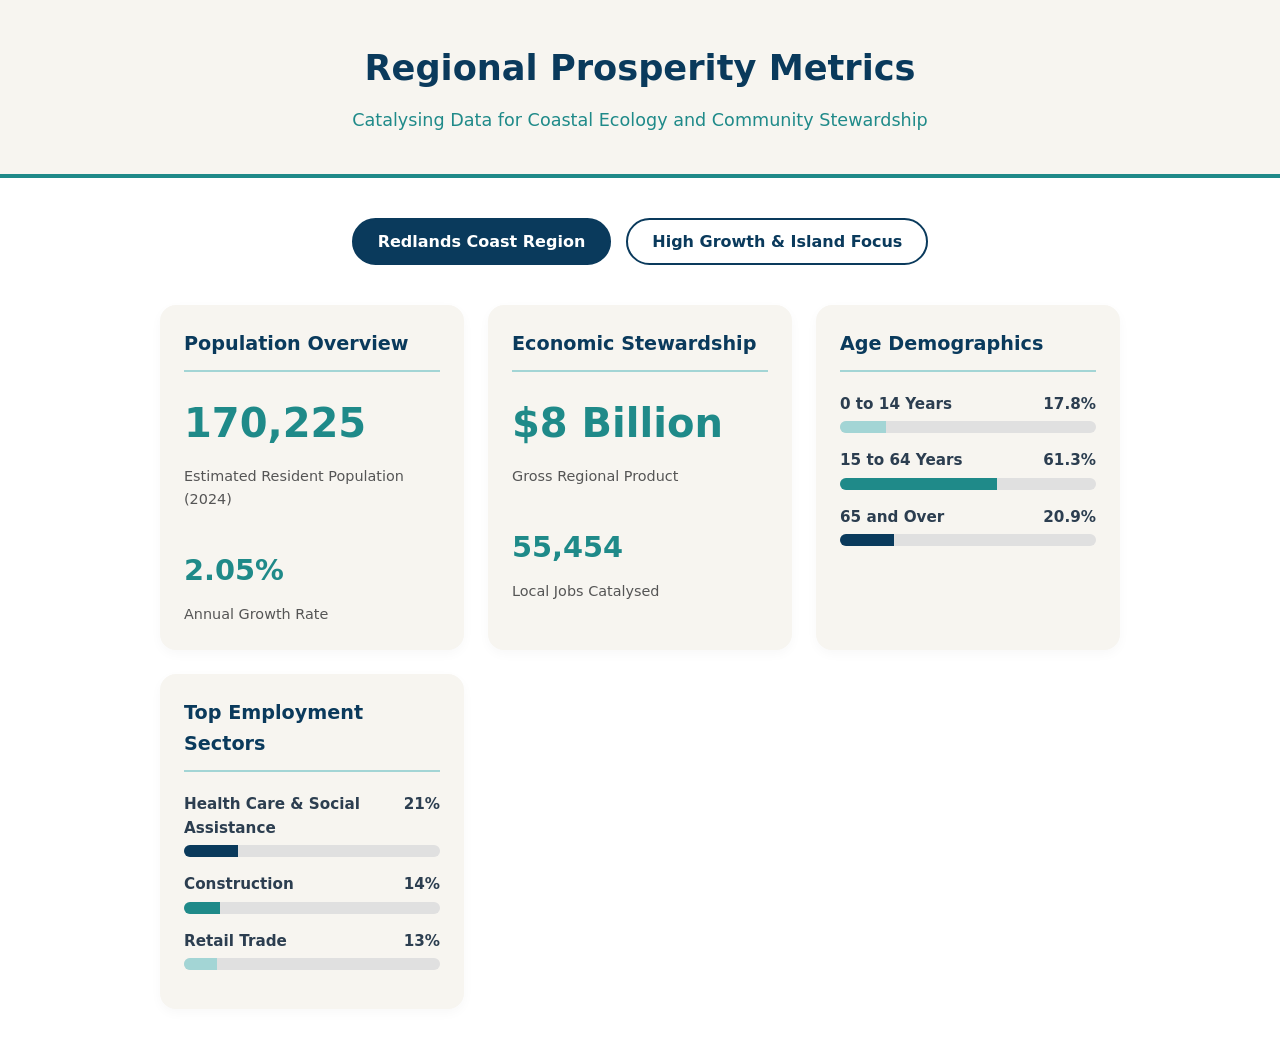
==== index.html @ d68e7603 "Add initial HTML structure for metrics dashboard" ====
<!DOCTYPE html>
<html lang="en">
<head>
    <meta charset="UTF-8">
    <meta name="viewport" content="width=device-width, initial-scale=1.0">
    <title>Redlands Coast & Islands Data</title>
    <style>
        :root {
            --ocean-blue: #0A3A5C;
            --sea-teal: #1F8A89;
            --wave-light: #A3D5D5;
            --sand-grey: #F7F5F0;
            --white: #FFFFFF;
            --text-dark: #2C3E50;
        }

        * {
            box-sizing: border-box;
            font-family: system-ui, -apple-system, sans-serif;
        }

        body {
            background-color: var(--white);
            color: var(--text-dark);
            margin: 0;
            padding: 0;
            line-height: 1.6;
        }

        header {
            background-color: var(--sand-grey);
            padding: 40px 20px;
            text-align: center;
            border-bottom: 4px solid var(--sea-teal);
        }

        h1 {
            color: var(--ocean-blue);
            margin: 0 0 10px 0;
            font-size: 2.2rem;
        }

        p.subtitle {
            color: var(--sea-teal);
            font-size: 1.1rem;
            margin: 0;
        }

        .container {
            max-width: 1000px;
            margin: 40px auto;
            padding: 0 20px;
        }

        .controls {
            display: flex;
            justify-content: center;
            gap: 15px;
            margin-bottom: 40px;
            flex-wrap: wrap;
        }

        button {
            background: var(--white);
            color: var(--ocean-blue);
            border: 2px solid var(--ocean-blue);
            padding: 12px 24px;
            border-radius: 30px;
            font-size: 1rem;
            font-weight: 600;
            cursor: pointer;
            transition: all 0.3s ease;
        }

        button:hover {
            background: var(--wave-light);
            border-color: var(--sea-teal);
        }

        button.active {
            background: var(--ocean-blue);
            color: var(--white);
            border-color: var(--ocean-blue);
        }

        .grid {
            display: grid;
            grid-template-columns: repeat(auto-fit, minmax(280px, 1fr));
            gap: 24px;
            margin-bottom: 40px;
        }

        .card {
            background: var(--sand-grey);
            padding: 24px;
            border-radius: 16px;
            box-shadow: 0 4px 12px rgba(0,0,0,0.03);
            transition: transform 0.3s ease;
        }

        .card:hover {
            transform: translateY(-5px);
        }

        .card h3 {
            margin-top: 0;
            color: var(--ocean-blue);
            font-size: 1.2rem;
            border-bottom: 2px solid var(--wave-light);
            padding-bottom: 10px;
        }

        .metric {
            font-size: 2.5rem;
            font-weight: 700;
            color: var(--sea-teal);
            margin: 10px 0;
        }

        .label {
            font-size: 0.9rem;
            color: #555;
        }

        .slider-group {
            margin-top: 20px;
        }

        .slider-label {
            display: flex;
            justify-content: space-between;
            margin-bottom: 5px;
            font-weight: 600;
            font-size: 0.95rem;
        }

        .progress-bar {
            width: 100%;
            height: 12px;
            background-color: #E0E0E0;
            border-radius: 6px;
            overflow: hidden;
            margin-bottom: 15px;
        }

        .progress-fill {
            height: 100%;
            background-color: var(--sea-teal);
            transition: width 0.8s cubic-bezier(0.22, 1, 0.36, 1);
        }

        .ocean-fill { background-color: var(--ocean-blue); }
        .wave-fill { background-color: var(--wave-light); }
        
        @media (max-width: 600px) {
            h1 { font-size: 1.8rem; }
            .controls { flex-direction: column; }
            button { width: 100%; }
        }
    </style>
</head>
<body>

    <header>
        <h1>Regional Prosperity Metrics</h1>
        <p class="subtitle">Catalysing Data for Coastal Ecology and Community Stewardship</p>
    </header>

    <div class="container">
        <div class="controls">
            <button class="active" onclick="updateData('region')" id="btn-region">Redlands Coast Region</button>
            <button onclick="updateData('growth')" id="btn-growth">High Growth & Island Focus</button>
        </div>

        <div class="grid">
            <div class="card">
                <h3>Population Overview</h3>
                <div class="metric" id="pop-total">170,225</div>
                <div class="label" id="pop-label">Estimated Resident Population (2024)</div>
                <br>
                <div class="metric" style="font-size: 1.8rem;" id="pop-growth">2.05%</div>
                <div class="label" id="pop-growth-label">Annual Growth Rate</div>
            </div>

            <div class="card">
                <h3>Economic Stewardship</h3>
                <div class="metric" id="eco-grp">$8 Billion</div>
                <div class="label">Gross Regional Product</div>
                <br>
                <div class="metric" style="font-size: 1.8rem;" id="eco-jobs">55,454</div>
                <div class="label">Local Jobs Catalysed</div>
            </div>

            <div class="card">
                <h3>Age Demographics</h3>
                <div class="slider-group">
                    <div class="slider-label"><span>0 to 14 Years</span><span id="age-1-val">17.8%</span></div>
                    <div class="progress-bar"><div class="progress-fill wave-fill" id="age-1-bar" style="width: 17.8%"></div></div>
                    
                    <div class="slider-label"><span>15 to 64 Years</span><span id="age-2-val">61.3%</span></div>
                    <div class="progress-bar"><div class="progress-fill sea-fill" id="age-2-bar" style="width: 61.3%"></div></div>
                    
                    <div class="slider-label"><span>65 and Over</span><span id="age-3-val">20.9%</span></div>
                    <div class="progress-bar"><div class="progress-fill ocean-fill" id="age-3-bar" style="width: 20.9%"></div></div>
                </div>
            </div>

            <div class="card">
                <h3>Top Employment Sectors</h3>
                <div class="slider-group" id="sector-group">
                    <div class="slider-label"><span id="sec-1-title">Health Care & Social Assistance</span><span id="sec-1-val">21%</span></div>
                    <div class="progress-bar"><div class="progress-fill ocean-fill" id="sec-1-bar" style="width: 21%"></div></div>
                    
                    <div class="slider-label"><span id="sec-2-title">Construction</span><span id="sec-2-val">14%</span></div>
                    <div class="progress-bar"><div class="progress-fill sea-fill" id="sec-2-bar" style="width: 14%"></div></div>
                    
                    <div class="slider-label"><span id="sec-3-title">Retail Trade</span><span id="sec-3-val">13%</span></div>
                    <div class="progress-bar"><div class="progress-fill wave-fill" id="sec-3-bar" style="width: 13%"></div></div>
                </div>
            </div>
        </div>
    </div>

    <script>
        const dataSet = {
            region: {
                popTotal: "170,225",
                popLabel: "Estimated Resident Population (2024)",
                popGrowth: "2.05%",
                popGrowthLabel: "Annual Growth Rate (2024)",
                grp: "$8 Billion",
                jobs: "55,454",
                age1: "17.8", age2: "61.3", age3: "20.9",
                sec1Title: "Health Care & Social", sec1Val: "21",
                sec2Title: "Construction", sec2Val: "14",
                sec3Title: "Retail Trade", sec3Val: "13"
            },
            growth: {
                popTotal: "12,000+",
                popLabel: "Residents on Non-Mainland Islands",
                popGrowth: "21.8%",
                popGrowthLabel: "SMBI Population Growth (2020-2024)",
                grp: "12,821",
                jobs: "42.3%",
                grpLabel: "Registered Regional Businesses",
                jobsLabel: "Job Self-Containment (Stay Local)",
                age1: "14.2", age2: "9.8", age3: "26.0", // Represents growth in specific areas for demonstration
                sec1Title: "Thornlands Growth", sec1Val: "14.2",
                sec2Title: "Redland Bay Growth", sec2Val: "9.8",
                sec3Title: "Trade Qualifications", sec3Val: "26"
            }
        };

        function updateData(view) {
            // Update button styles
            document.getElementById('btn-region').classList.remove('active');
            document.getElementById('btn-growth').classList.remove('active');
            document.getElementById('btn-' + view).classList.add('active');

            const data = dataSet[view];

            // Update Text Metrics
            document.getElementById('pop-total').innerText = data.popTotal;
            document.getElementById('pop-label').innerText = data.popLabel;
            document.getElementById('pop-growth').innerText = data.popGrowth;
            document.getElementById('pop-growth-label').innerText = data.popGrowthLabel;

            if(view === 'growth') {
                document.getElementById('eco-grp').innerText = data.grp;
                document.getElementById('eco-jobs').innerText = data.jobs;
                document.getElementById('eco-grp').nextElementSibling.innerText = data.grpLabel;
                document.getElementById('eco-jobs').nextElementSibling.innerText = data.jobsLabel;
                
                // Adjust age labels for growth view logic
                document.getElementById('age-1-val').previousElementSibling.innerText = "Thornlands";
                document.getElementById('age-2-val').previousElementSibling.innerText = "Redland Bay";
                document.getElementById('age-3-val').previousElementSibling.innerText = "Trade Skills";
            } else {
                document.getElementById('eco-grp').innerText = data.grp;
                document.getElementById('eco-jobs').innerText = data.jobs;
                document.getElementById('eco-grp').nextElementSibling.innerText = "Gross Regional Product";
                document.getElementById('eco-jobs').nextElementSibling.innerText = "Local Jobs Catalysed";
                
                document.getElementById('age-1-val').previousElementSibling.innerText = "0 to 14 Years";
                document.getElementById('age-2-val').previousElementSibling.innerText = "15 to 64 Years";
                document.getElementById('age-3-val').previousElementSibling.innerText = "65 and Over";
            }

            // Update Progress Bars and Values
            document.getElementById('age-1-val').innerText = data.age1 + "%";
            document.getElementById('age-1-bar').style.width = data.age1 + "%";
            
            document.getElementById('age-2-val').innerText = data.age2 + "%";
            document.getElementById('age-2-bar').style.width = data.age2 + "%";
            
            document.getElementById('age-3-val').innerText = data.age3 + "%";
            document.getElementById('age-3-bar').style.width = data.age3 + "%";

            // Update Sectors
            document.getElementById('sec-1-title').innerText = data.sec1Title;
            document.getElementById('sec-1-val').innerText = data.sec1Val + "%";
            document.getElementById('sec-1-bar').style.width = data.sec1Val + "%";

            document.getElementById('sec-2-title').innerText = data.sec2Title;
            document.getElementById('sec-2-val').innerText = data.sec2Val + "%";
            document.getElementById('sec-2-bar').style.width = data.sec2Val + "%";

            document.getElementById('sec-3-title').innerText = data.sec3Title;
            document.getElementById('sec-3-val').innerText = data.sec3Val + "%";
            document.getElementById('sec-3-bar').style.width = data.sec3Val + "%";
        }
    </script>
</body>
</html>
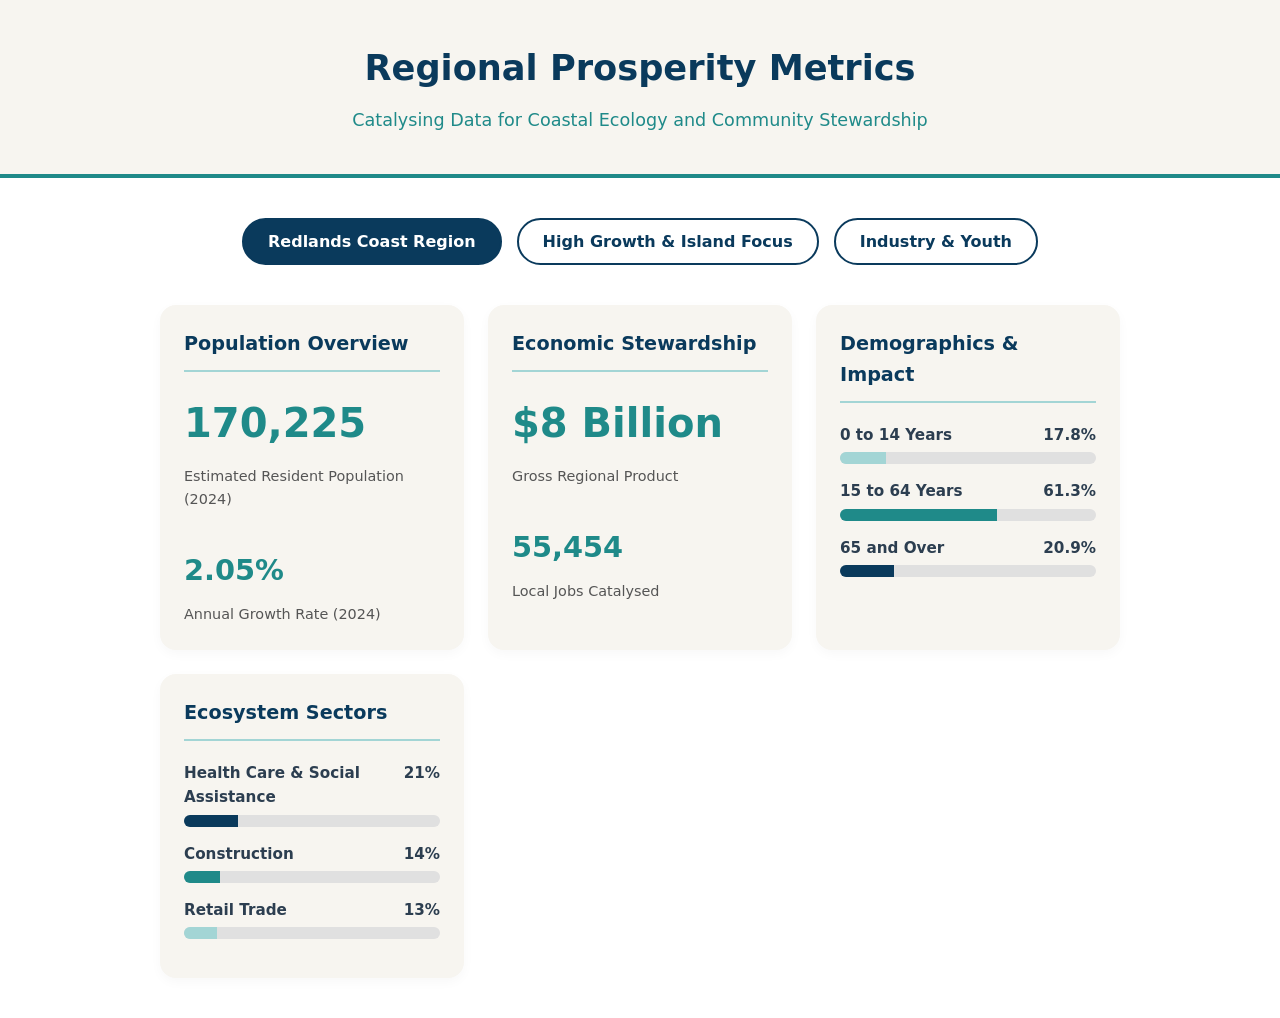
==== commit 6060fc49: "Add deep dive button and update labels" ====
--- a/index.html
+++ b/index.html
@@ -170,6 +170,7 @@
         <div class="controls">
             <button class="active" onclick="updateData('region')" id="btn-region">Redlands Coast Region</button>
             <button onclick="updateData('growth')" id="btn-growth">High Growth & Island Focus</button>
+            <button onclick="updateData('deepdive')" id="btn-deepdive">Industry & Youth</button>
         </div>
 
         <div class="grid">
@@ -179,7 +180,7 @@
                 <div class="label" id="pop-label">Estimated Resident Population (2024)</div>
                 <br>
                 <div class="metric" style="font-size: 1.8rem;" id="pop-growth">2.05%</div>
-                <div class="label" id="pop-growth-label">Annual Growth Rate</div>
+                <div class="label" id="pop-growth-label">Annual Growth Rate (2024)</div>
             </div>
 
             <div class="card">
@@ -192,7 +193,7 @@
             </div>
 
             <div class="card">
-                <h3>Age Demographics</h3>
+                <h3>Demographics & Impact</h3>
                 <div class="slider-group">
                     <div class="slider-label"><span>0 to 14 Years</span><span id="age-1-val">17.8%</span></div>
                     <div class="progress-bar"><div class="progress-fill wave-fill" id="age-1-bar" style="width: 17.8%"></div></div>
@@ -206,7 +207,7 @@
             </div>
 
             <div class="card">
-                <h3>Top Employment Sectors</h3>
+                <h3>Ecosystem Sectors</h3>
                 <div class="slider-group" id="sector-group">
                     <div class="slider-label"><span id="sec-1-title">Health Care & Social Assistance</span><span id="sec-1-val">21%</span></div>
                     <div class="progress-bar"><div class="progress-fill ocean-fill" id="sec-1-bar" style="width: 21%"></div></div>
@@ -230,7 +231,10 @@
                 popGrowthLabel: "Annual Growth Rate (2024)",
                 grp: "$8 Billion",
                 jobs: "55,454",
+                grpLabel: "Gross Regional Product",
+                jobsLabel: "Local Jobs Catalysed",
                 age1: "17.8", age2: "61.3", age3: "20.9",
+                age1Label: "0 to 14 Years", age2Label: "15 to 64 Years", age3Label: "65 and Over",
                 sec1Title: "Health Care & Social", sec1Val: "21",
                 sec2Title: "Construction", sec2Val: "14",
                 sec3Title: "Retail Trade", sec3Val: "13"
@@ -244,10 +248,26 @@
                 jobs: "42.3%",
                 grpLabel: "Registered Regional Businesses",
                 jobsLabel: "Job Self-Containment (Stay Local)",
-                age1: "14.2", age2: "9.8", age3: "26.0", // Represents growth in specific areas for demonstration
+                age1: "14.2", age2: "9.8", age3: "26.0", 
+                age1Label: "Thornlands", age2Label: "Redland Bay", age3Label: "Trade Skills",
                 sec1Title: "Thornlands Growth", sec1Val: "14.2",
                 sec2Title: "Redland Bay Growth", sec2Val: "9.8",
                 sec3Title: "Trade Qualifications", sec3Val: "26"
+            },
+            deepdive: {
+                popTotal: "25,000",
+                popLabel: "Young People Aged 12-24",
+                popGrowth: "24%",
+                popGrowthLabel: "Disengaged Youth in SMBI",
+                grp: "$716M",
+                jobs: "64%",
+                grpLabel: "Manufacturing Exports (>33% of total)",
+                jobsLabel: "Retail Tx from Outside Visitors",
+                age1: "9.85", age2: "57.1", age3: "10.7",
+                age1Label: "Youth Unemployment", age2Label: "Knowledge Workers Commuting Out", age3Label: "Tourism Economy %",
+                sec1Title: "Tourism Economy Value", sec1Val: "10.7",
+                sec2Title: "Manufacturing Sector", sec2Val: "7.2",
+                sec3Title: "Professional Services", sec3Val: "11.4"
             }
         };
 
@@ -255,6 +275,7 @@
             // Update button styles
             document.getElementById('btn-region').classList.remove('active');
             document.getElementById('btn-growth').classList.remove('active');
+            document.getElementById('btn-deepdive').classList.remove('active');
             document.getElementById('btn-' + view).classList.add('active');
 
             const data = dataSet[view];
@@ -264,27 +285,16 @@
             document.getElementById('pop-label').innerText = data.popLabel;
             document.getElementById('pop-growth').innerText = data.popGrowth;
             document.getElementById('pop-growth-label').innerText = data.popGrowthLabel;
-
-            if(view === 'growth') {
-                document.getElementById('eco-grp').innerText = data.grp;
-                document.getElementById('eco-jobs').innerText = data.jobs;
-                document.getElementById('eco-grp').nextElementSibling.innerText = data.grpLabel;
-                document.getElementById('eco-jobs').nextElementSibling.innerText = data.jobsLabel;
-                
-                // Adjust age labels for growth view logic
-                document.getElementById('age-1-val').previousElementSibling.innerText = "Thornlands";
-                document.getElementById('age-2-val').previousElementSibling.innerText = "Redland Bay";
-                document.getElementById('age-3-val').previousElementSibling.innerText = "Trade Skills";
-            } else {
-                document.getElementById('eco-grp').innerText = data.grp;
-                document.getElementById('eco-jobs').innerText = data.jobs;
-                document.getElementById('eco-grp').nextElementSibling.innerText = "Gross Regional Product";
-                document.getElementById('eco-jobs').nextElementSibling.innerText = "Local Jobs Catalysed";
-                
-                document.getElementById('age-1-val').previousElementSibling.innerText = "0 to 14 Years";
-                document.getElementById('age-2-val').previousElementSibling.innerText = "15 to 64 Years";
-                document.getElementById('age-3-val').previousElementSibling.innerText = "65 and Over";
-            }
+            
+            document.getElementById('eco-grp').innerText = data.grp;
+            document.getElementById('eco-jobs').innerText = data.jobs;
+            document.getElementById('eco-grp').nextElementSibling.innerText = data.grpLabel;
+            document.getElementById('eco-jobs').nextElementSibling.innerText = data.jobsLabel;
+
+            // Update Labels
+            document.getElementById('age-1-val').previousElementSibling.innerText = data.age1Label;
+            document.getElementById('age-2-val').previousElementSibling.innerText = data.age2Label;
+            document.getElementById('age-3-val').previousElementSibling.innerText = data.age3Label;
 
             // Update Progress Bars and Values
             document.getElementById('age-1-val').innerText = data.age1 + "%";
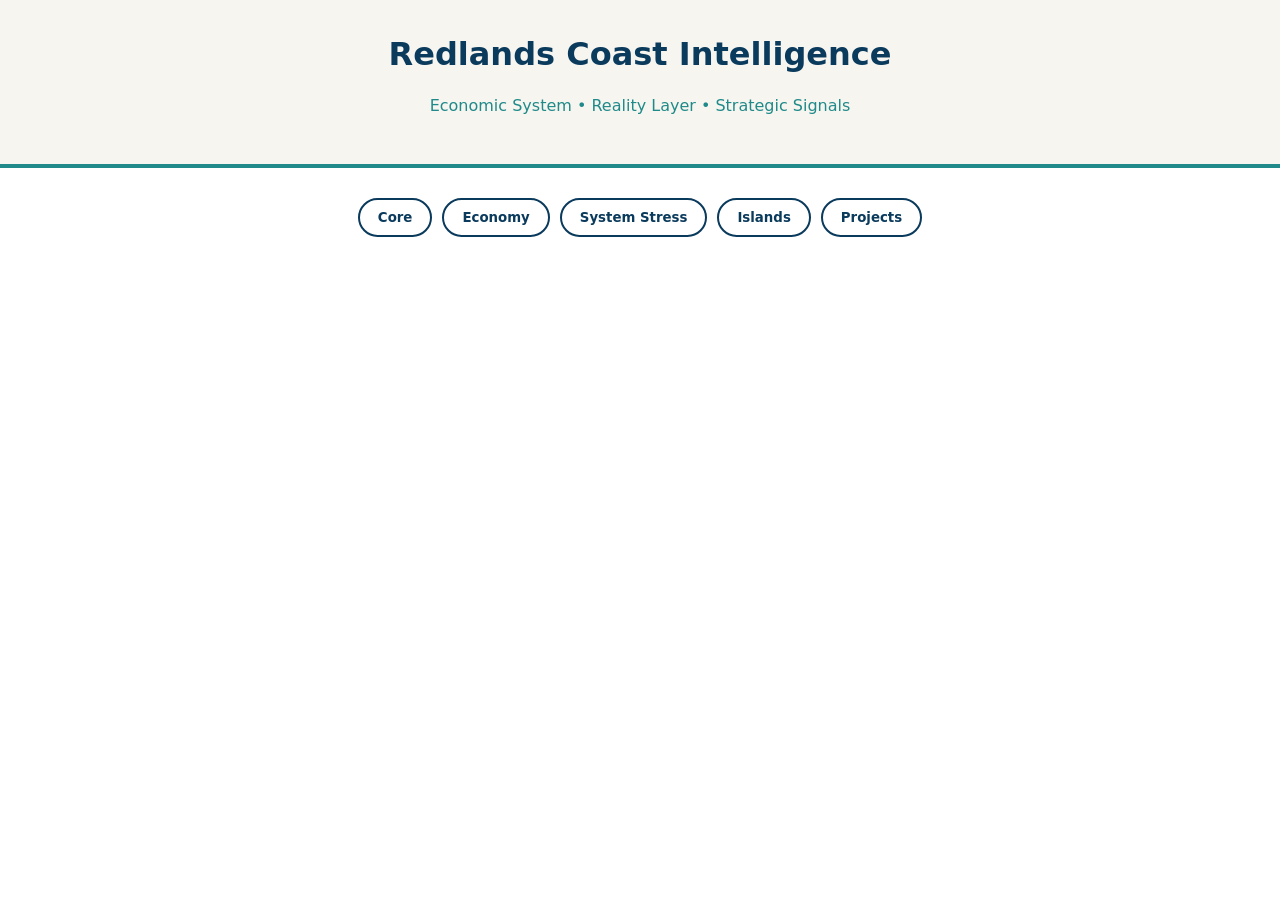
==== commit 050131bf: "Refactor index.html for Intelligence Dashboard Updated the title and styles for the Redlands Coast I" ====
--- a/index.html
+++ b/index.html
@@ -1,324 +1,176 @@
 <!DOCTYPE html>
 <html lang="en">
 <head>
-    <meta charset="UTF-8">
-    <meta name="viewport" content="width=device-width, initial-scale=1.0">
-    <title>Redlands Coast & Islands Data</title>
-    <style>
-        :root {
-            --ocean-blue: #0A3A5C;
-            --sea-teal: #1F8A89;
-            --wave-light: #A3D5D5;
-            --sand-grey: #F7F5F0;
-            --white: #FFFFFF;
-            --text-dark: #2C3E50;
-        }
+<meta charset="UTF-8">
+<meta name="viewport" content="width=device-width, initial-scale=1.0">
+<title>Redlands Coast Intelligence Dashboard</title>
 
-        * {
-            box-sizing: border-box;
-            font-family: system-ui, -apple-system, sans-serif;
-        }
+<style>
+:root{
+--ocean:#0A3A5C;
+--teal:#1F8A89;
+--light:#A3D5D5;
+--bg:#F7F5F0;
+--white:#fff;
+--text:#2C3E50;
+}
 
-        body {
-            background-color: var(--white);
-            color: var(--text-dark);
-            margin: 0;
-            padding: 0;
-            line-height: 1.6;
-        }
+*{box-sizing:border-box;font-family:system-ui,-apple-system,sans-serif}
+body{margin:0;background:var(--white);color:var(--text);line-height:1.5}
 
-        header {
-            background-color: var(--sand-grey);
-            padding: 40px 20px;
-            text-align: center;
-            border-bottom: 4px solid var(--sea-teal);
-        }
+header{
+background:var(--bg);
+padding:30px 20px;
+text-align:center;
+border-bottom:4px solid var(--teal)
+}
 
-        h1 {
-            color: var(--ocean-blue);
-            margin: 0 0 10px 0;
-            font-size: 2.2rem;
-        }
+h1{margin:0;color:var(--ocean)}
+.subtitle{color:var(--teal)}
 
-        p.subtitle {
-            color: var(--sea-teal);
-            font-size: 1.1rem;
-            margin: 0;
-        }
+.container{max-width:1100px;margin:30px auto;padding:0 15px}
 
-        .container {
-            max-width: 1000px;
-            margin: 40px auto;
-            padding: 0 20px;
-        }
+.controls{
+display:flex;gap:10px;flex-wrap:wrap;justify-content:center;margin-bottom:25px
+}
 
-        .controls {
-            display: flex;
-            justify-content: center;
-            gap: 15px;
-            margin-bottom: 40px;
-            flex-wrap: wrap;
-        }
+button{
+padding:10px 18px;border-radius:20px;
+border:2px solid var(--ocean);
+background:#fff;color:var(--ocean);
+font-weight:600;cursor:pointer
+}
 
-        button {
-            background: var(--white);
-            color: var(--ocean-blue);
-            border: 2px solid var(--ocean-blue);
-            padding: 12px 24px;
-            border-radius: 30px;
-            font-size: 1rem;
-            font-weight: 600;
-            cursor: pointer;
-            transition: all 0.3s ease;
-        }
+button.active{background:var(--ocean);color:#fff}
 
-        button:hover {
-            background: var(--wave-light);
-            border-color: var(--sea-teal);
-        }
+.grid{
+display:grid;
+grid-template-columns:repeat(auto-fit,minmax(260px,1fr));
+gap:18px
+}
 
-        button.active {
-            background: var(--ocean-blue);
-            color: var(--white);
-            border-color: var(--ocean-blue);
-        }
+.card{
+background:var(--bg);
+padding:18px;
+border-radius:14px;
+box-shadow:0 3px 8px rgba(0,0,0,.05)
+}
 
-        .grid {
-            display: grid;
-            grid-template-columns: repeat(auto-fit, minmax(280px, 1fr));
-            gap: 24px;
-            margin-bottom: 40px;
-        }
+.card h3{margin-top:0;color:var(--ocean)}
 
-        .card {
-            background: var(--sand-grey);
-            padding: 24px;
-            border-radius: 16px;
-            box-shadow: 0 4px 12px rgba(0,0,0,0.03);
-            transition: transform 0.3s ease;
-        }
+.metric{
+font-size:2rem;font-weight:700;color:var(--teal)
+}
 
-        .card:hover {
-            transform: translateY(-5px);
-        }
+.label{font-size:.85rem;color:#555}
 
-        .card h3 {
-            margin-top: 0;
-            color: var(--ocean-blue);
-            font-size: 1.2rem;
-            border-bottom: 2px solid var(--wave-light);
-            padding-bottom: 10px;
-        }
+.progress{
+height:10px;background:#ddd;border-radius:5px;margin:6px 0
+}
 
-        .metric {
-            font-size: 2.5rem;
-            font-weight: 700;
-            color: var(--sea-teal);
-            margin: 10px 0;
-        }
+.fill{height:100%;background:var(--teal)}
 
-        .label {
-            font-size: 0.9rem;
-            color: #555;
-        }
+.ocean{background:var(--ocean)}
+.light{background:var(--light)}
 
-        .slider-group {
-            margin-top: 20px;
-        }
+ul{padding-left:18px;margin:10px 0}
 
-        .slider-label {
-            display: flex;
-            justify-content: space-between;
-            margin-bottom: 5px;
-            font-weight: 600;
-            font-size: 0.95rem;
-        }
+</style>
+</head>
 
-        .progress-bar {
-            width: 100%;
-            height: 12px;
-            background-color: #E0E0E0;
-            border-radius: 6px;
-            overflow: hidden;
-            margin-bottom: 15px;
-        }
-
-        .progress-fill {
-            height: 100%;
-            background-color: var(--sea-teal);
-            transition: width 0.8s cubic-bezier(0.22, 1, 0.36, 1);
-        }
-
-        .ocean-fill { background-color: var(--ocean-blue); }
-        .wave-fill { background-color: var(--wave-light); }
-        
-        @media (max-width: 600px) {
-            h1 { font-size: 1.8rem; }
-            .controls { flex-direction: column; }
-            button { width: 100%; }
-        }
-    </style>
-</head>
 <body>
 
-    <header>
-        <h1>Regional Prosperity Metrics</h1>
-        <p class="subtitle">Catalysing Data for Coastal Ecology and Community Stewardship</p>
-    </header>
+<header>
+<h1>Redlands Coast Intelligence</h1>
+<p class="subtitle">Economic System • Reality Layer • Strategic Signals</p>
+</header>
 
-    <div class="container">
-        <div class="controls">
-            <button class="active" onclick="updateData('region')" id="btn-region">Redlands Coast Region</button>
-            <button onclick="updateData('growth')" id="btn-growth">High Growth & Island Focus</button>
-            <button onclick="updateData('deepdive')" id="btn-deepdive">Industry & Youth</button>
-        </div>
+<div class="container">
 
-        <div class="grid">
-            <div class="card">
-                <h3>Population Overview</h3>
-                <div class="metric" id="pop-total">170,225</div>
-                <div class="label" id="pop-label">Estimated Resident Population (2024)</div>
-                <br>
-                <div class="metric" style="font-size: 1.8rem;" id="pop-growth">2.05%</div>
-                <div class="label" id="pop-growth-label">Annual Growth Rate (2024)</div>
-            </div>
+<div class="controls">
+<button class="active" onclick="view('core')">Core</button>
+<button onclick="view('economy')">Economy</button>
+<button onclick="view('system')">System Stress</button>
+<button onclick="view('islands')">Islands</button>
+<button onclick="view('projects')">Projects</button>
+</div>
 
-            <div class="card">
-                <h3>Economic Stewardship</h3>
-                <div class="metric" id="eco-grp">$8 Billion</div>
-                <div class="label">Gross Regional Product</div>
-                <br>
-                <div class="metric" style="font-size: 1.8rem;" id="eco-jobs">55,454</div>
-                <div class="label">Local Jobs Catalysed</div>
-            </div>
+<div class="grid" id="dashboard"></div>
 
-            <div class="card">
-                <h3>Demographics & Impact</h3>
-                <div class="slider-group">
-                    <div class="slider-label"><span>0 to 14 Years</span><span id="age-1-val">17.8%</span></div>
-                    <div class="progress-bar"><div class="progress-fill wave-fill" id="age-1-bar" style="width: 17.8%"></div></div>
-                    
-                    <div class="slider-label"><span>15 to 64 Years</span><span id="age-2-val">61.3%</span></div>
-                    <div class="progress-bar"><div class="progress-fill sea-fill" id="age-2-bar" style="width: 61.3%"></div></div>
-                    
-                    <div class="slider-label"><span>65 and Over</span><span id="age-3-val">20.9%</span></div>
-                    <div class="progress-bar"><div class="progress-fill ocean-fill" id="age-3-bar" style="width: 20.9%"></div></div>
-                </div>
-            </div>
+</div>
 
-            <div class="card">
-                <h3>Ecosystem Sectors</h3>
-                <div class="slider-group" id="sector-group">
-                    <div class="slider-label"><span id="sec-1-title">Health Care & Social Assistance</span><span id="sec-1-val">21%</span></div>
-                    <div class="progress-bar"><div class="progress-fill ocean-fill" id="sec-1-bar" style="width: 21%"></div></div>
-                    
-                    <div class="slider-label"><span id="sec-2-title">Construction</span><span id="sec-2-val">14%</span></div>
-                    <div class="progress-bar"><div class="progress-fill sea-fill" id="sec-2-bar" style="width: 14%"></div></div>
-                    
-                    <div class="slider-label"><span id="sec-3-title">Retail Trade</span><span id="sec-3-val">13%</span></div>
-                    <div class="progress-bar"><div class="progress-fill wave-fill" id="sec-3-bar" style="width: 13%"></div></div>
-                </div>
-            </div>
-        </div>
-    </div>
+<script>
 
-    <script>
-        const dataSet = {
-            region: {
-                popTotal: "170,225",
-                popLabel: "Estimated Resident Population (2024)",
-                popGrowth: "2.05%",
-                popGrowthLabel: "Annual Growth Rate (2024)",
-                grp: "$8 Billion",
-                jobs: "55,454",
-                grpLabel: "Gross Regional Product",
-                jobsLabel: "Local Jobs Catalysed",
-                age1: "17.8", age2: "61.3", age3: "20.9",
-                age1Label: "0 to 14 Years", age2Label: "15 to 64 Years", age3Label: "65 and Over",
-                sec1Title: "Health Care & Social", sec1Val: "21",
-                sec2Title: "Construction", sec2Val: "14",
-                sec3Title: "Retail Trade", sec3Val: "13"
-            },
-            growth: {
-                popTotal: "12,000+",
-                popLabel: "Residents on Non-Mainland Islands",
-                popGrowth: "21.8%",
-                popGrowthLabel: "SMBI Population Growth (2020-2024)",
-                grp: "12,821",
-                jobs: "42.3%",
-                grpLabel: "Registered Regional Businesses",
-                jobsLabel: "Job Self-Containment (Stay Local)",
-                age1: "14.2", age2: "9.8", age3: "26.0", 
-                age1Label: "Thornlands", age2Label: "Redland Bay", age3Label: "Trade Skills",
-                sec1Title: "Thornlands Growth", sec1Val: "14.2",
-                sec2Title: "Redland Bay Growth", sec2Val: "9.8",
-                sec3Title: "Trade Qualifications", sec3Val: "26"
-            },
-            deepdive: {
-                popTotal: "25,000",
-                popLabel: "Young People Aged 12-24",
-                popGrowth: "24%",
-                popGrowthLabel: "Disengaged Youth in SMBI",
-                grp: "$716M",
-                jobs: "64%",
-                grpLabel: "Manufacturing Exports (>33% of total)",
-                jobsLabel: "Retail Tx from Outside Visitors",
-                age1: "9.85", age2: "57.1", age3: "10.7",
-                age1Label: "Youth Unemployment", age2Label: "Knowledge Workers Commuting Out", age3Label: "Tourism Economy %",
-                sec1Title: "Tourism Economy Value", sec1Val: "10.7",
-                sec2Title: "Manufacturing Sector", sec2Val: "7.2",
-                sec3Title: "Professional Services", sec3Val: "11.4"
-            }
-        };
+const data = {
 
-        function updateData(view) {
-            // Update button styles
-            document.getElementById('btn-region').classList.remove('active');
-            document.getElementById('btn-growth').classList.remove('active');
-            document.getElementById('btn-deepdive').classList.remove('active');
-            document.getElementById('btn-' + view).classList.add('active');
+core: [
+{title:"Population",metric:"170,225",label:"Residents (2024)"},
+{title:"Growth Rate",metric:"2.05%",label:"Annual"},
+{title:"GRP",metric:"$8B",label:"Gross Regional Product"},
+{title:"Jobs",metric:"55,454",label:"Local Employment"},
+{title:"Businesses",metric:"12,821",label:"Active"},
+{title:"Median Age",metric:"43",label:"Older demographic skew"}
+],
 
-            const data = dataSet[view];
+economy: [
+{title:"Health Sector",metric:"$1.02B",label:"Value Add"},
+{title:"Construction",metric:"$2.5B",label:"Total Output"},
+{title:"Retail",metric:"$553M",label:"Value Add"},
+{title:"Manufacturing",metric:"$716M",label:"Exports"},
+{title:"Tourism",metric:"$618M",label:"Value Add"},
+{title:"Knowledge Economy",metric:"$656M",label:"PSTS + Finance"}
+],
 
-            // Update Text Metrics
-            document.getElementById('pop-total').innerText = data.popTotal;
-            document.getElementById('pop-label').innerText = data.popLabel;
-            document.getElementById('pop-growth').innerText = data.popGrowth;
-            document.getElementById('pop-growth-label').innerText = data.popGrowthLabel;
-            
-            document.getElementById('eco-grp').innerText = data.grp;
-            document.getElementById('eco-jobs').innerText = data.jobs;
-            document.getElementById('eco-grp').nextElementSibling.innerText = data.grpLabel;
-            document.getElementById('eco-jobs').nextElementSibling.innerText = data.jobsLabel;
+system: [
+{title:"Job Self-Containment",metric:"42.3%",label:"Low retention"},
+{title:"Outbound Workers",metric:"4,000+",label:"Daily commuters"},
+{title:"Visitor Spend",metric:"64%",label:"External transactions"},
+{title:"Youth Challenge",metric:"High",label:"Retention issue"},
+{title:"Tourism Constraint",metric:"Supply",label:"Accommodation limits"},
+{title:"Skills Shortage",metric:"Growing",label:"Construction + services"}
+],
 
-            // Update Labels
-            document.getElementById('age-1-val').previousElementSibling.innerText = data.age1Label;
-            document.getElementById('age-2-val').previousElementSibling.innerText = data.age2Label;
-            document.getElementById('age-3-val').previousElementSibling.innerText = data.age3Label;
+islands: [
+{title:"Island Population",metric:"12,000+",label:"Distributed communities"},
+{title:"Transport Dependency",metric:"High",label:"Barge + ferry reliance"},
+{title:"Local Jobs",metric:"Limited",label:"Economic leakage"},
+{title:"Costs",metric:"High",label:"Freight + labour"},
+{title:"Opportunity",metric:"Circular Economy",label:"Local resilience"},
+{title:"Tourism Potential",metric:"High",label:"Underdeveloped"}
+],
 
-            // Update Progress Bars and Values
-            document.getElementById('age-1-val').innerText = data.age1 + "%";
-            document.getElementById('age-1-bar').style.width = data.age1 + "%";
-            
-            document.getElementById('age-2-val').innerText = data.age2 + "%";
-            document.getElementById('age-2-bar').style.width = data.age2 + "%";
-            
-            document.getElementById('age-3-val').innerText = data.age3 + "%";
-            document.getElementById('age-3-bar').style.width = data.age3 + "%";
+projects: [
+{title:"Birkdale Precinct",metric:"Olympics",label:"Whitewater centre"},
+{title:"Capalaba Revitalisation",metric:"$250M",label:"Urban centre"},
+{title:"Toondah Harbour",metric:"Gateway",label:"Tourism + ferry"},
+{title:"Weinam Creek",metric:"700 jobs",label:"Transport hub"},
+{title:"Dunwich Upgrade",metric:"$4M",label:"Island connectivity"},
+{title:"Cleveland Revitalisation",metric:"$12M+",label:"Urban renewal"}
+]
 
-            // Update Sectors
-            document.getElementById('sec-1-title').innerText = data.sec1Title;
-            document.getElementById('sec-1-val').innerText = data.sec1Val + "%";
-            document.getElementById('sec-1-bar').style.width = data.sec1Val + "%";
+}
 
-            document.getElementById('sec-2-title').innerText = data.sec2Title;
-            document.getElementById('sec-2-val').innerText = data.sec2Val + "%";
-            document.getElementById('sec-2-bar').style.width = data.sec2Val + "%";
+function view(type){
+document.querySelectorAll("button").forEach(b=>b.classList.remove("active"))
+event.target.classList.add("active")
 
-            document.getElementById('sec-3-title').innerText = data.sec3Title;
-            document.getElementById('sec-3-val').innerText = data.sec3Val + "%";
-            document.getElementById('sec-3-bar').style.width = data.sec3Val + "%";
-        }
-    </script>
+const container = document.getElementById("dashboard")
+container.innerHTML=""
+
+data[type].forEach(item=>{
+container.innerHTML += `
+<div class="card">
+<h3>${item.title}</h3>
+<div class="metric">${item.metric}</div>
+<div class="label">${item.label}</div>
+</div>
+`
+})
+}
+
+view('core')
+
+</script>
+
 </body>
 </html>
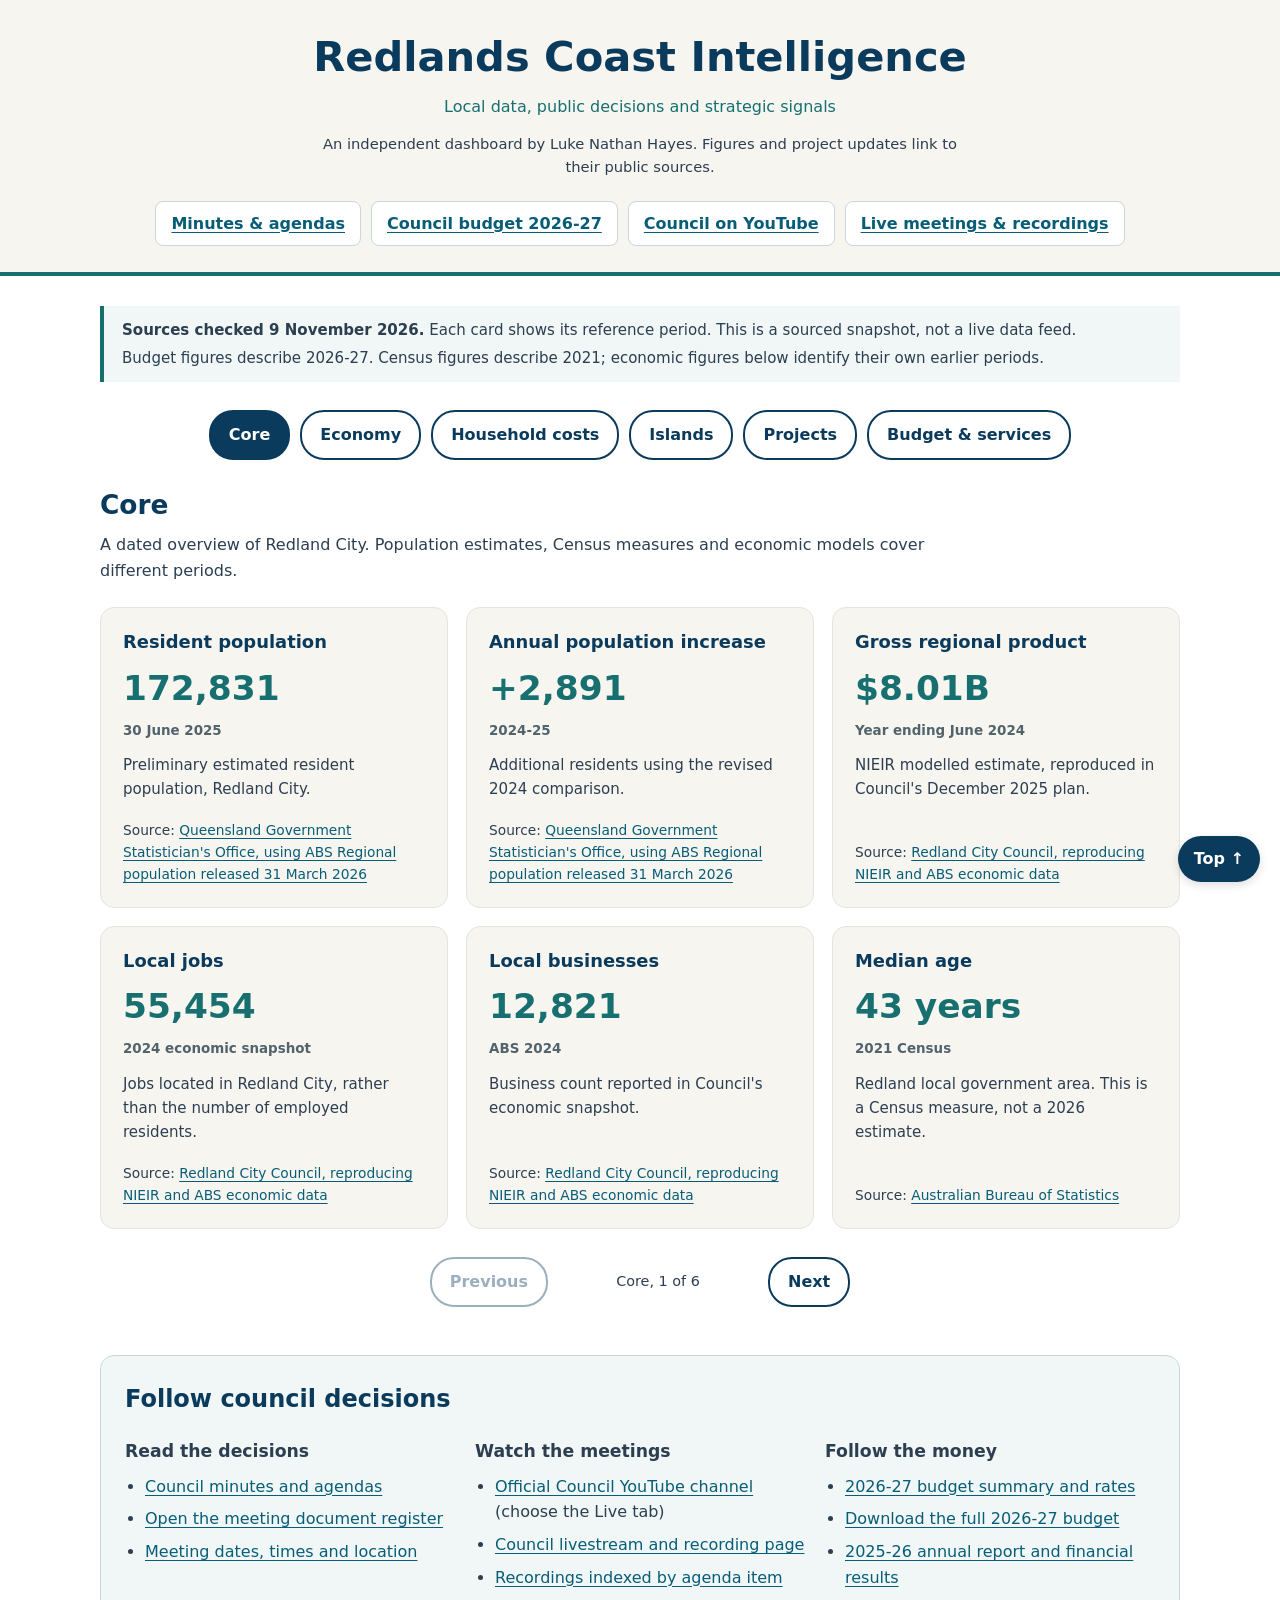
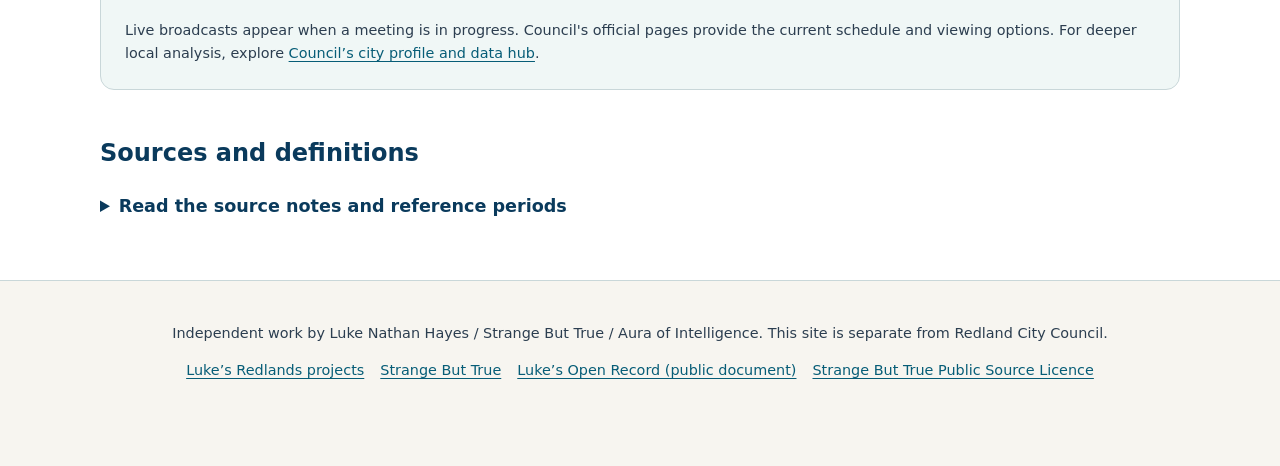
==== commit 34caa520: "Refresh Redlands dashboard sources and public council information" ====
--- a/index.html
+++ b/index.html
@@ -1,176 +1,277 @@
 <!DOCTYPE html>
-<html lang="en">
+<html lang="en-AU">
 <head>
 <meta charset="UTF-8">
 <meta name="viewport" content="width=device-width, initial-scale=1.0">
-<title>Redlands Coast Intelligence Dashboard</title>
-
-<style>
-:root{
---ocean:#0A3A5C;
---teal:#1F8A89;
---light:#A3D5D5;
---bg:#F7F5F0;
---white:#fff;
---text:#2C3E50;
-}
-
-*{box-sizing:border-box;font-family:system-ui,-apple-system,sans-serif}
-body{margin:0;background:var(--white);color:var(--text);line-height:1.5}
-
-header{
-background:var(--bg);
-padding:30px 20px;
-text-align:center;
-border-bottom:4px solid var(--teal)
-}
-
-h1{margin:0;color:var(--ocean)}
-.subtitle{color:var(--teal)}
-
-.container{max-width:1100px;margin:30px auto;padding:0 15px}
-
-.controls{
-display:flex;gap:10px;flex-wrap:wrap;justify-content:center;margin-bottom:25px
-}
-
-button{
-padding:10px 18px;border-radius:20px;
-border:2px solid var(--ocean);
-background:#fff;color:var(--ocean);
-font-weight:600;cursor:pointer
-}
-
-button.active{background:var(--ocean);color:#fff}
-
-.grid{
-display:grid;
-grid-template-columns:repeat(auto-fit,minmax(260px,1fr));
-gap:18px
-}
-
-.card{
-background:var(--bg);
-padding:18px;
-border-radius:14px;
-box-shadow:0 3px 8px rgba(0,0,0,.05)
-}
-
-.card h3{margin-top:0;color:var(--ocean)}
-
-.metric{
-font-size:2rem;font-weight:700;color:var(--teal)
-}
-
-.label{font-size:.85rem;color:#555}
-
-.progress{
-height:10px;background:#ddd;border-radius:5px;margin:6px 0
-}
-
-.fill{height:100%;background:var(--teal)}
-
-.ocean{background:var(--ocean)}
-.light{background:var(--light)}
-
-ul{padding-left:18px;margin:10px 0}
-
-</style>
+<title>Redlands Coast Intelligence | Local data and council decisions</title>
+<meta name="description" content="Dated Redlands Coast population, economy, island, project and budget information, with direct links to official council minutes and meeting broadcasts.">
+<meta name="theme-color" content="#0a3a5c">
+<link rel="stylesheet" href="assets/site.css">
+<link rel="icon" type="image/png" sizes="32x32" href="assets/favicon-raster-32.png">
+<link rel="icon" type="image/png" sizes="192x192" href="assets/favicon-raster-192.png">
+<link rel="apple-touch-icon" sizes="180x180" href="assets/apple-touch-icon-raster-180.png">
+<script src="assets/dashboard.js" defer></script>
 </head>
-
-<body>
-
+<body id="top">
+<a class="skip-link" href="#dashboard">Skip to dashboard</a>
 <header>
-<h1>Redlands Coast Intelligence</h1>
-<p class="subtitle">Economic System • Reality Layer • Strategic Signals</p>
+  <h1>Redlands Coast Intelligence</h1>
+  <p class="subtitle">Local data, public decisions and strategic signals</p>
+  <p class="header-note">An independent dashboard by Luke Nathan Hayes. Figures and project updates link to their public sources.</p>
+  <nav aria-label="Council quick links"><ul class="quick-links">
+    <li><a href="https://www.redland.qld.gov.au/About-Council/Council-meetings/Council-meeting-minutes-and-agendas">Minutes &amp; agendas</a></li>
+    <li><a href="https://www.redland.qld.gov.au/About-Council/Strategy-Planning-and-Policy/Council-plans-and-financial-information/Annual-Budget">Council budget 2026-27</a></li>
+    <li><a href="https://www.youtube.com/user/RedlandCityCouncil">Council on YouTube</a></li>
+    <li><a href="https://www.redland.qld.gov.au/About-Council/Council-meetings/Council-meeting-livestreaming-and-video-recordings">Live meetings &amp; recordings</a></li>
+  </ul></nav>
 </header>
-
-<div class="container">
-
-<div class="controls">
-<button class="active" onclick="view('core')">Core</button>
-<button onclick="view('economy')">Economy</button>
-<button onclick="view('system')">System Stress</button>
-<button onclick="view('islands')">Islands</button>
-<button onclick="view('projects')">Projects</button>
-</div>
-
-<div class="grid" id="dashboard"></div>
-
-</div>
-
-<script>
-
-const data = {
-
-core: [
-{title:"Population",metric:"170,225",label:"Residents (2024)"},
-{title:"Growth Rate",metric:"2.05%",label:"Annual"},
-{title:"GRP",metric:"$8B",label:"Gross Regional Product"},
-{title:"Jobs",metric:"55,454",label:"Local Employment"},
-{title:"Businesses",metric:"12,821",label:"Active"},
-{title:"Median Age",metric:"43",label:"Older demographic skew"}
-],
-
-economy: [
-{title:"Health Sector",metric:"$1.02B",label:"Value Add"},
-{title:"Construction",metric:"$2.5B",label:"Total Output"},
-{title:"Retail",metric:"$553M",label:"Value Add"},
-{title:"Manufacturing",metric:"$716M",label:"Exports"},
-{title:"Tourism",metric:"$618M",label:"Value Add"},
-{title:"Knowledge Economy",metric:"$656M",label:"PSTS + Finance"}
-],
-
-system: [
-{title:"Job Self-Containment",metric:"42.3%",label:"Low retention"},
-{title:"Outbound Workers",metric:"4,000+",label:"Daily commuters"},
-{title:"Visitor Spend",metric:"64%",label:"External transactions"},
-{title:"Youth Challenge",metric:"High",label:"Retention issue"},
-{title:"Tourism Constraint",metric:"Supply",label:"Accommodation limits"},
-{title:"Skills Shortage",metric:"Growing",label:"Construction + services"}
-],
-
-islands: [
-{title:"Island Population",metric:"12,000+",label:"Distributed communities"},
-{title:"Transport Dependency",metric:"High",label:"Barge + ferry reliance"},
-{title:"Local Jobs",metric:"Limited",label:"Economic leakage"},
-{title:"Costs",metric:"High",label:"Freight + labour"},
-{title:"Opportunity",metric:"Circular Economy",label:"Local resilience"},
-{title:"Tourism Potential",metric:"High",label:"Underdeveloped"}
-],
-
-projects: [
-{title:"Birkdale Precinct",metric:"Olympics",label:"Whitewater centre"},
-{title:"Capalaba Revitalisation",metric:"$250M",label:"Urban centre"},
-{title:"Toondah Harbour",metric:"Gateway",label:"Tourism + ferry"},
-{title:"Weinam Creek",metric:"700 jobs",label:"Transport hub"},
-{title:"Dunwich Upgrade",metric:"$4M",label:"Island connectivity"},
-{title:"Cleveland Revitalisation",metric:"$12M+",label:"Urban renewal"}
-]
-
-}
-
-function view(type){
-document.querySelectorAll("button").forEach(b=>b.classList.remove("active"))
-event.target.classList.add("active")
-
-const container = document.getElementById("dashboard")
-container.innerHTML=""
-
-data[type].forEach(item=>{
-container.innerHTML += `
-<div class="card">
-<h3>${item.title}</h3>
-<div class="metric">${item.metric}</div>
-<div class="label">${item.label}</div>
-</div>
-`
-})
-}
-
-view('core')
-
-</script>
-
+<main class="container" id="dashboard">
+  <aside class="review-note" aria-label="Data dates"><p><strong>Sources checked 9 November 2026.</strong> Each card shows its reference period. This is a sourced snapshot, not a live data feed.</p><p>Budget figures describe 2026-27. Census figures describe 2021; economic figures below identify their own earlier periods.</p></aside>
+  <noscript><style>.dashboard-panel[hidden]{display:block!important}.controls,.section-nav{display:none}.dashboard-panel{margin-top:36px}</style><p class="no-script-note">All dashboard sections are shown below. JavaScript adds section switching.</p></noscript>
+  <nav class="controls" aria-label="Dashboard sections"><button type="button" data-view="core" aria-controls="core" aria-pressed="true" class="active">Core</button>
+<button type="button" data-view="economy" aria-controls="economy" aria-pressed="false">Economy</button>
+<button type="button" data-view="system" aria-controls="system" aria-pressed="false">Household costs</button>
+<button type="button" data-view="islands" aria-controls="islands" aria-pressed="false">Islands</button>
+<button type="button" data-view="projects" aria-controls="projects" aria-pressed="false">Projects</button>
+<button type="button" data-view="budget" aria-controls="budget" aria-pressed="false">Budget &amp; services</button></nav>
+  <div id="dashboard-views"><section class="dashboard-panel" id="core" data-panel="core" aria-labelledby="core-heading">
+  <h2 id="core-heading" tabindex="-1">Core</h2>
+  <p class="section-intro">A dated overview of Redland City. Population estimates, Census measures and economic models cover different periods.</p>
+  <div class="grid"><article class="card">
+    <h3>Resident population</h3><div class="metric">172,831</div>
+    <p class="period">30 June 2025</p><p class="card-detail">Preliminary estimated resident population, Redland City.</p>
+    <p class="card-source">Source: <a href="https://www.qgso.qld.gov.au/issues/3106/population-growth-regional-qld-2024-25.pdf">Queensland Government Statistician&#39;s Office, using ABS Regional population released 31 March 2026</a></p>
+  </article>
+<article class="card">
+    <h3>Annual population increase</h3><div class="metric">+2,891</div>
+    <p class="period">2024-25</p><p class="card-detail">Additional residents using the revised 2024 comparison.</p>
+    <p class="card-source">Source: <a href="https://www.qgso.qld.gov.au/issues/3106/population-growth-regional-qld-2024-25.pdf">Queensland Government Statistician&#39;s Office, using ABS Regional population released 31 March 2026</a></p>
+  </article>
+<article class="card">
+    <h3>Gross regional product</h3><div class="metric">$8.01B</div>
+    <p class="period">Year ending June 2024</p><p class="card-detail">NIEIR modelled estimate, reproduced in Council&#39;s December 2025 plan.</p>
+    <p class="card-source">Source: <a href="https://www.redland.qld.gov.au/files/assets/public/v/3/community-safety-and-health/documents/20251219-local-disaster-management-plan-control-copy.pdf">Redland City Council, reproducing NIEIR and ABS economic data</a></p>
+  </article>
+<article class="card">
+    <h3>Local jobs</h3><div class="metric">55,454</div>
+    <p class="period">2024 economic snapshot</p><p class="card-detail">Jobs located in Redland City, rather than the number of employed residents.</p>
+    <p class="card-source">Source: <a href="https://www.redland.qld.gov.au/files/assets/public/v/3/community-safety-and-health/documents/20251219-local-disaster-management-plan-control-copy.pdf">Redland City Council, reproducing NIEIR and ABS economic data</a></p>
+  </article>
+<article class="card">
+    <h3>Local businesses</h3><div class="metric">12,821</div>
+    <p class="period">ABS 2024</p><p class="card-detail">Business count reported in Council&#39;s economic snapshot.</p>
+    <p class="card-source">Source: <a href="https://www.redland.qld.gov.au/files/assets/public/v/3/community-safety-and-health/documents/20251219-local-disaster-management-plan-control-copy.pdf">Redland City Council, reproducing NIEIR and ABS economic data</a></p>
+  </article>
+<article class="card">
+    <h3>Median age</h3><div class="metric">43 years</div>
+    <p class="period">2021 Census</p><p class="card-detail">Redland local government area. This is a Census measure, not a 2026 estimate.</p>
+    <p class="card-source">Source: <a href="https://www.abs.gov.au/census/find-census-data/quickstats/2021/LGA36250">Australian Bureau of Statistics</a></p>
+  </article></div>
+</section>
+<section class="dashboard-panel" id="economy" data-panel="economy" aria-labelledby="economy-heading" hidden>
+  <h2 id="economy-heading" tabindex="-1">Economy</h2>
+  <p class="section-intro">Economic measures verified in Council&#39;s December 2025 Local Disaster Management Plan. Output, value added and employment measure different things.</p>
+  <div class="grid"><article class="card">
+    <h3>Largest industry in snapshot</h3><div class="metric metric--text">Health care &amp; social assistance</div>
+    <p class="period">2024 economic snapshot</p><p class="card-detail">Industry identified in Council&#39;s published economic snapshot.</p>
+    <p class="card-source">Source: <a href="https://www.redland.qld.gov.au/files/assets/public/v/3/community-safety-and-health/documents/20251219-local-disaster-management-plan-control-copy.pdf">Redland City Council, reproducing NIEIR and ABS economic data</a></p>
+  </article>
+<article class="card">
+    <h3>Employed residents</h3><div class="metric">89,006</div>
+    <p class="period">2024 economic snapshot</p><p class="card-detail">Employed Redland residents, including people whose jobs are outside the city.</p>
+    <p class="card-source">Source: <a href="https://www.redland.qld.gov.au/files/assets/public/v/3/community-safety-and-health/documents/20251219-local-disaster-management-plan-control-copy.pdf">Redland City Council, reproducing NIEIR and ABS economic data</a></p>
+  </article>
+<article class="card">
+    <h3>Direct tourism output</h3><div class="metric">$433.88M</div>
+    <p class="period">2023-24</p><p class="card-detail">Direct tourism output and sales.</p>
+    <p class="card-source">Source: <a href="https://www.redland.qld.gov.au/files/assets/public/v/3/community-safety-and-health/documents/20251219-local-disaster-management-plan-control-copy.pdf">Redland City Council, reproducing NIEIR and ABS economic data</a></p>
+  </article>
+<article class="card">
+    <h3>Direct tourism value added</h3><div class="metric">$232.88M</div>
+    <p class="period">2023-24</p><p class="card-detail">Tourism&#39;s direct contribution to value added, distinct from sales.</p>
+    <p class="card-source">Source: <a href="https://www.redland.qld.gov.au/files/assets/public/v/3/community-safety-and-health/documents/20251219-local-disaster-management-plan-control-copy.pdf">Redland City Council, reproducing NIEIR and ABS economic data</a></p>
+  </article>
+<article class="card">
+    <h3>Direct tourism employment</h3><div class="metric">2,974 jobs</div>
+    <p class="period">2023-24</p><p class="card-detail">Reported as 5.4% of local industry employment.</p>
+    <p class="card-source">Source: <a href="https://www.redland.qld.gov.au/files/assets/public/v/3/community-safety-and-health/documents/20251219-local-disaster-management-plan-control-copy.pdf">Redland City Council, reproducing NIEIR and ABS economic data</a></p>
+  </article>
+<article class="card">
+    <h3>Agriculture, forestry &amp; fishing</h3><div class="metric">$209.7M</div>
+    <p class="period">2023-24</p><p class="card-detail">Industry output, not household income or farm profit.</p>
+    <p class="card-source">Source: <a href="https://www.redland.qld.gov.au/files/assets/public/v/3/community-safety-and-health/documents/20251219-local-disaster-management-plan-control-copy.pdf">Redland City Council, reproducing NIEIR and ABS economic data</a></p>
+  </article></div>
+</section>
+<section class="dashboard-panel" id="system" data-panel="system" aria-labelledby="system-heading" hidden>
+  <h2 id="system-heading" tabindex="-1">Household costs</h2>
+  <p class="section-intro">Council&#39;s 2026-27 rates and charges. The general-rate percentage is one component of a rates notice; utility and separate charges have their own changes.</p>
+  <div class="grid"><article class="card">
+    <h3>Median general-rate increase</h3><div class="metric">5.47%</div>
+    <p class="period">2026-27</p><p class="card-detail">Owner-occupied Category 1A median property: about $85.30 a year. Other properties differ.</p>
+    <p class="card-source">Source: <a href="https://www.redland.qld.gov.au/About-Council/Strategy-Planning-and-Policy/Council-plans-and-financial-information/Annual-Budget">Redland City Council</a></p>
+  </article>
+<article class="card">
+    <h3>Water and wastewater</h3><div class="metric">+10.2%</div>
+    <p class="period">2026-27</p><p class="card-detail">Published increase for fixed and consumption charges.</p>
+    <p class="card-source">Source: <a href="https://www.redland.qld.gov.au/About-Council/Strategy-Planning-and-Policy/Council-plans-and-financial-information/Annual-Budget">Redland City Council</a></p>
+  </article>
+<article class="card">
+    <h3>Waste utility charge</h3><div class="metric">+18.53%</div>
+    <p class="period">2026-27</p><p class="card-detail">Amount depends on the household&#39;s bin combination.</p>
+    <p class="card-source">Source: <a href="https://www.redland.qld.gov.au/About-Council/Strategy-Planning-and-Policy/Council-plans-and-financial-information/Annual-Budget">Redland City Council</a></p>
+  </article>
+<article class="card">
+    <h3>Environment and coastal charge</h3><div class="metric">$280.48</div>
+    <p class="period">2026-27, per year</p><p class="card-detail">Separate charge, an increase of 8.71%.</p>
+    <p class="card-source">Source: <a href="https://www.redland.qld.gov.au/About-Council/Strategy-Planning-and-Policy/Council-plans-and-financial-information/Annual-Budget">Redland City Council</a></p>
+  </article>
+<article class="card">
+    <h3>Landfill remediation charge</h3><div class="metric">$99.52</div>
+    <p class="period">2026-27, per year</p><p class="card-detail">Separate charge, an increase of 28.25%.</p>
+    <p class="card-source">Source: <a href="https://www.redland.qld.gov.au/About-Council/Strategy-Planning-and-Policy/Council-plans-and-financial-information/Annual-Budget">Redland City Council</a></p>
+  </article>
+<article class="card">
+    <h3>Pensioner council rebate</h3><div class="metric">$335 / $167.50</div>
+    <p class="period">2026-27, per year</p><p class="card-detail">Full / part pensioners respectively, subject to eligibility.</p>
+    <p class="card-source">Source: <a href="https://www.redland.qld.gov.au/About-Council/Strategy-Planning-and-Policy/Council-plans-and-financial-information/Annual-Budget">Redland City Council</a></p>
+  </article></div>
+</section>
+<section class="dashboard-panel" id="islands" data-panel="islands" aria-labelledby="islands-heading" hidden>
+  <h2 id="islands-heading" tabindex="-1">Islands</h2>
+  <p class="section-intro">2021 Census baselines for two island geographies. Council&#39;s Southern Moreton Bay Islands snapshot includes Coochiemudlo, as well as the four SMBI islands. These are resident counts, not visitor numbers.</p>
+  <div class="grid"><article class="card">
+    <h3>Southern island population</h3><div class="metric">8,481</div>
+    <p class="period">2021 Census</p><p class="card-detail">Southern Moreton Bay Islands statistical area, including Coochiemudlo.</p>
+    <p class="card-source">Source: <a href="https://www.redland.qld.gov.au/files/assets/public/v/1/business-and-investment/documents/city-profile-and-data-hub/southern_moreton_bay_islands.pdf">Redland City Council, using the 2021 ABS Census</a></p>
+  </article>
+<article class="card">
+    <h3>Southern islands median age</h3><div class="metric">61 years</div>
+    <p class="period">2021 Census</p><p class="card-detail">Same statistical area, including Coochiemudlo.</p>
+    <p class="card-source">Source: <a href="https://www.redland.qld.gov.au/files/assets/public/v/1/business-and-investment/documents/city-profile-and-data-hub/southern_moreton_bay_islands.pdf">Redland City Council, using the 2021 ABS Census</a></p>
+  </article>
+<article class="card">
+    <h3>Southern islands aged 65+</h3><div class="metric">39.6%</div>
+    <p class="period">2021 Census</p><p class="card-detail">Share of residents in the same statistical area.</p>
+    <p class="card-source">Source: <a href="https://www.redland.qld.gov.au/files/assets/public/v/1/business-and-investment/documents/city-profile-and-data-hub/southern_moreton_bay_islands.pdf">Redland City Council, using the 2021 ABS Census</a></p>
+  </article>
+<article class="card">
+    <h3>Minjerribah population</h3><div class="metric">2,156</div>
+    <p class="period">2021 Census</p><p class="card-detail">North Stradbroke Island as a whole.</p>
+    <p class="card-source">Source: <a href="https://www.redland.qld.gov.au/files/sharedassets/public/v/1/business-and-investment/city-profile-and-data-hub/north_stradbroke_island__minjerribah_.pdf">Redland City Council, using the 2021 ABS Census</a></p>
+  </article>
+<article class="card">
+    <h3>Minjerribah median age</h3><div class="metric">52 years</div>
+    <p class="period">2021 Census</p><p class="card-detail">Whole-island resident population.</p>
+    <p class="card-source">Source: <a href="https://www.redland.qld.gov.au/files/sharedassets/public/v/1/business-and-investment/city-profile-and-data-hub/north_stradbroke_island__minjerribah_.pdf">Redland City Council, using the 2021 ABS Census</a></p>
+  </article>
+<article class="card">
+    <h3>Minjerribah aged 65+</h3><div class="metric">29.4%</div>
+    <p class="period">2021 Census</p><p class="card-detail">Share of whole-island residents.</p>
+    <p class="card-source">Source: <a href="https://www.redland.qld.gov.au/files/sharedassets/public/v/1/business-and-investment/city-profile-and-data-hub/north_stradbroke_island__minjerribah_.pdf">Redland City Council, using the 2021 ABS Census</a></p>
+  </article></div>
+</section>
+<section class="dashboard-panel" id="projects" data-panel="projects" aria-labelledby="projects-heading" hidden>
+  <h2 id="projects-heading" tabindex="-1">Projects</h2>
+  <p class="section-intro">Dated updates from the responsible public bodies. Planning milestones, project estimates and construction are distinguished below.</p>
+  <div class="grid"><article class="card">
+    <h3>Birkdale Community Precinct</h3><div class="metric metric--text">Planning designation</div>
+    <p class="period">July 2026 milestone</p><p class="card-detail">Whole-of-precinct infrastructure designation formalised following Council&#39;s July meeting.</p>
+    <p class="card-source">Source: <a href="https://www.redland.qld.gov.au/Project-updates/Birkdale-Community-Precinct/About-Birkdale-Community-Precinct">Redland City Council</a></p>
+  </article>
+<article class="card">
+    <h3>Capalaba Town Centre</h3><div class="metric metric--text">$183M estimate</div>
+    <p class="period">Council update, 12 March 2026</p><p class="card-detail">Dated renewal estimate. Council&#39;s undated RIC overview gives a different $250M figure.</p>
+    <p class="card-source">Source: <a href="https://yoursay.redland.qld.gov.au/capalaba-town-centre-revitalisation-project/sales-suite-showcases-vision-for-capalaba-town-centre-revitalisation">Redland City Council, Your Say Redlands Coast</a><br>Also: <a href="https://www.redland.qld.gov.au/Business-and-investment/Redland-Investment-Corporation/Capalaba-Town-Centre-Revitalisation-Project">Capalaba Town Centre: RIC project overview</a></p>
+  </article>
+<article class="card">
+    <h3>Toondah Harbour</h3><div class="metric metric--text">Partner withdrew</div>
+    <p class="period">24 April 2026</p><p class="card-detail">Walker Group withdrew. Council and the state are considering future directions for the precinct.</p>
+    <p class="card-source">Source: <a href="https://www.redland.qld.gov.au/Business-and-investment/Priority-Development-Areas/Toondah-Harbour-PDA">Redland City Council</a></p>
+  </article>
+<article class="card">
+    <h3>Weinam Creek car park</h3><div class="metric metric--text">State-led design</div>
+    <p class="period">Council status, 31 July 2026</p><p class="card-detail">Land resumption completed; Economic Development Queensland progressing a design tender.</p>
+    <p class="card-source">Source: <a href="https://www.redland.qld.gov.au/Project-updates/Weinam-Creek-Priority-Development-Area-Project">Redland City Council</a></p>
+  </article>
+<article class="card">
+    <h3>Dunwich / Gumpi terminal</h3><div class="metric metric--text">Planning</div>
+    <p class="period">TMR update, 29 September 2026</p><p class="card-detail">May-June consultation feedback is informing the business case and concept refinement.</p>
+    <p class="card-source">Source: <a href="https://www.tmr.qld.gov.au/projects/dunwich-ferry-terminal-upgrade">Queensland Department of Transport and Main Roads</a></p>
+  </article>
+<article class="card">
+    <h3>Cleveland Town Centre</h3><div class="metric metric--text">Council update</div>
+    <p class="period">14 October 2026 meeting</p><p class="card-detail">Public agenda item 9.2. Read the meeting documents and recording for the reported position.</p>
+    <p class="card-source">Source: <a href="https://webcast.redland.qld.gov.au/archive/video26-1014.php">Redland City Council webcast</a></p>
+  </article></div>
+</section>
+<section class="dashboard-panel" id="budget" data-panel="budget" aria-labelledby="budget-heading" hidden>
+  <h2 id="budget-heading" tabindex="-1">Budget &amp; services</h2>
+  <p class="section-intro">Council&#39;s 2026-27 budget summary and the services it supports. Budget amounts are planned figures; the annual report records financial performance for the completed year.</p>
+  <div class="grid"><article class="card">
+    <h3>Operating revenue</h3><div class="metric">$468.2M</div>
+    <p class="period">2026-27 budget</p><p class="card-detail">Planned operating revenue.</p>
+    <p class="card-source">Source: <a href="https://www.redland.qld.gov.au/About-Council/Strategy-Planning-and-Policy/Council-plans-and-financial-information/Annual-Budget">Redland City Council</a></p>
+  </article>
+<article class="card">
+    <h3>Capital works programme</h3><div class="metric">$136.2M</div>
+    <p class="period">2026-27 budget</p><p class="card-detail">Planned capital works.</p>
+    <p class="card-source">Source: <a href="https://www.redland.qld.gov.au/About-Council/Strategy-Planning-and-Policy/Council-plans-and-financial-information/Annual-Budget">Redland City Council</a></p>
+  </article>
+<article class="card">
+    <h3>Minimum general rate</h3><div class="metric">$1,436</div>
+    <p class="period">2026-27</p><p class="card-detail">Minimum general rate, separate from the total rates notice.</p>
+    <p class="card-source">Source: <a href="https://www.redland.qld.gov.au/About-Council/Strategy-Planning-and-Policy/Council-plans-and-financial-information/Annual-Budget">Redland City Council</a></p>
+  </article>
+<article class="card">
+    <h3>Road network</h3><div class="metric">1,170+ km</div>
+    <p class="period">2026-27 budget summary</p><p class="card-detail">Council&#39;s published road network context.</p>
+    <p class="card-source">Source: <a href="https://www.redland.qld.gov.au/About-Council/Strategy-Planning-and-Policy/Council-plans-and-financial-information/Annual-Budget">Redland City Council</a></p>
+  </article>
+<article class="card">
+    <h3>Recreation parks</h3><div class="metric">395</div>
+    <p class="period">2026-27 budget summary</p><p class="card-detail">Council&#39;s published recreation park count.</p>
+    <p class="card-source">Source: <a href="https://www.redland.qld.gov.au/About-Council/Strategy-Planning-and-Policy/Council-plans-and-financial-information/Annual-Budget">Redland City Council</a></p>
+  </article>
+<article class="card">
+    <h3>Library access</h3><div class="metric">6 libraries</div>
+    <p class="period">2026-27 budget summary</p><p class="card-detail">Council also provides a mobile library service.</p>
+    <p class="card-source">Source: <a href="https://www.redland.qld.gov.au/About-Council/Strategy-Planning-and-Policy/Council-plans-and-financial-information/Annual-Budget">Redland City Council</a></p>
+  </article></div>
+</section></div>
+  <nav class="section-nav" aria-label="Previous and next dashboard sections"><button type="button" data-step="-1" disabled>Previous</button><span class="view-status" id="view-status" role="status" aria-live="polite">Core, 1 of 6</span><button type="button" data-step="1">Next</button></nav>
+  <section class="official-resources" aria-labelledby="official-resources-heading">
+    <h2 id="official-resources-heading">Follow council decisions</h2>
+    <div class="resource-grid">
+      <div><h3>Read the decisions</h3><ul><li><a href="https://www.redland.qld.gov.au/About-Council/Council-meetings/Council-meeting-minutes-and-agendas">Council minutes and agendas</a></li><li><a href="https://redland.infocouncil.biz/">Open the meeting document register</a></li><li><a href="https://www.redland.qld.gov.au/About-Council/Council-meetings/Council-meeting-schedule">Meeting dates, times and location</a></li></ul></div>
+      <div><h3>Watch the meetings</h3><ul><li><a href="https://www.youtube.com/user/RedlandCityCouncil">Official Council YouTube channel</a> <span>(choose the Live tab)</span></li><li><a href="https://www.redland.qld.gov.au/About-Council/Council-meetings/Council-meeting-livestreaming-and-video-recordings">Council livestream and recording page</a></li><li><a href="https://webcast.redland.qld.gov.au/">Recordings indexed by agenda item</a></li></ul></div>
+      <div><h3>Follow the money</h3><ul><li><a href="https://www.redland.qld.gov.au/About-Council/Strategy-Planning-and-Policy/Council-plans-and-financial-information/Annual-Budget">2026-27 budget summary and rates</a></li><li><a href="https://www.redland.qld.gov.au/files/assets/public/v/1/about-council/documents/budget-publication-2026-2027.pdf">Download the full 2026-27 budget</a></li><li><a href="https://www.redland.qld.gov.au/About-Council/Strategy-Planning-and-Policy/Council-plans-and-financial-information/Annual-Report">2025-26 annual report and financial results</a></li></ul></div>
+    </div>
+    <p class="resource-note">Live broadcasts appear when a meeting is in progress. Council's official pages provide the current schedule and viewing options. For deeper local analysis, explore <a href="https://www.redland.qld.gov.au/Business-and-investment/City-profile-insights-and-data">Council’s city profile and data hub</a>.</p>
+  </section>
+  <section class="sources" aria-labelledby="sources-heading"><h2 id="sources-heading">Sources and definitions</h2><details><summary>Read the source notes and reference periods</summary><ol class="source-list"><li id="source-population"><a href="https://www.qgso.qld.gov.au/issues/3106/population-growth-regional-qld-2024-25.pdf">Population growth, regional Queensland, 2024-25</a><p class="source-period">30 June 2025 preliminary estimates; revised 2024 comparison</p><p>Queensland Government Statistician&#39;s Office, using ABS Regional population released 31 March 2026. Tables 1 and 2 report Redland City population and annual population increase. These are estimated resident population figures, not Census counts.</p></li>
+<li id="source-census"><a href="https://www.abs.gov.au/census/find-census-data/quickstats/2021/LGA36250">Redland 2021 Census All persons QuickStats</a><p class="source-period">2021 Census, Redland local government area</p><p>Australian Bureau of Statistics. The median age is a 2021 Census measure. It is not presented as a 2026 estimate.</p></li>
+<li id="source-economy"><a href="https://www.redland.qld.gov.au/files/assets/public/v/3/community-safety-and-health/documents/20251219-local-disaster-management-plan-control-copy.pdf">Local Disaster Management Plan, December 2025, pages 31-32</a><p class="source-period">2024 economic snapshot and 2023-24 industry measures</p><p>Redland City Council, reproducing NIEIR and ABS economic data. Figures 9 and 10 identify NIEIR 2024 estimates for GRP, local jobs and employed residents, and ABS 2024 for businesses. The tourism and agriculture section reports 2023-24 measures. These are dated observations, not live or newly estimated 2026 figures.</p></li>
+<li id="source-profiles"><a href="https://www.redland.qld.gov.au/Business-and-investment/City-profile-insights-and-data">City profile, insights and data</a><p class="source-period">Council&#39;s current profile and research hub</p><p>Redland City Council. Provides economic, community, housing and industry profiles and downloadable snapshots. Each linked publication has its own reference period.</p></li>
+<li id="source-southernIslands"><a href="https://www.redland.qld.gov.au/files/assets/public/v/1/business-and-investment/documents/city-profile-and-data-hub/southern_moreton_bay_islands.pdf">Southern Moreton Bay Islands demographic and employment snapshot</a><p class="source-period">2021 Census</p><p>Redland City Council, using the 2021 ABS Census. The snapshot&#39;s Southern Moreton Bay Islands statistical geography includes Coochiemudlo Island. Its figures must not be described as the population of only Russell, Macleay, Lamb and Karragarra islands.</p></li>
+<li id="source-minjerribah"><a href="https://www.redland.qld.gov.au/files/sharedassets/public/v/1/business-and-investment/city-profile-and-data-hub/north_stradbroke_island__minjerribah_.pdf">North Stradbroke Island / Minjerribah demographic and employment snapshot</a><p class="source-period">2021 Census</p><p>Redland City Council, using the 2021 ABS Census. Reports whole-island population, median age and age composition. These are Census observations, not current visitor numbers or 2026 population estimates.</p></li>
+<li id="source-budget"><a href="https://www.redland.qld.gov.au/About-Council/Strategy-Planning-and-Policy/Council-plans-and-financial-information/Annual-Budget">Annual Budget 2026-27</a><p class="source-period">2026-27 adopted budget</p><p>Redland City Council. Budgeted revenue and capital works are plans, not actual spending. The 5.47% general-rate comparison applies to the median owner-occupied Category 1A property and is separate from utility and other charges.</p></li>
+<li id="source-budgetDocument"><a href="https://www.redland.qld.gov.au/files/assets/public/v/1/about-council/documents/budget-publication-2026-2027.pdf">Budget Publication 2026-2027 (PDF, 29 MB)</a><p class="source-period">2026-27</p><p>Redland City Council. The full document is linked from Council&#39;s annual budget page. Dashboard budget figures are checked against that page&#39;s published summary.</p></li>
+<li id="source-annualReport"><a href="https://www.redland.qld.gov.au/About-Council/Strategy-Planning-and-Policy/Council-plans-and-financial-information/Annual-Report">Annual Report and Community Financial Report 2025-26</a><p class="source-period">2025-26, adopted 14 October 2026</p><p>Redland City Council. Links to the latest annual report, financial statements and community financial report, separate from the forward budget.</p></li>
+<li id="source-minutes"><a href="https://www.redland.qld.gov.au/About-Council/Council-meetings/Council-meeting-minutes-and-agendas">Council meeting minutes and agendas</a><p class="source-period">Current official meeting document access</p><p>Redland City Council. Council links to its InfoCouncil register and states that minutes from 2007 onwards are available online.</p></li>
+<li id="source-meetingRegister"><a href="https://redland.infocouncil.biz/">InfoCouncil meeting document register</a><p class="source-period">Current official agendas and minutes</p><p>Redland City Council. This is the register linked from Council&#39;s minutes and agendas page.</p></li>
+<li id="source-livestream"><a href="https://www.redland.qld.gov.au/About-Council/Council-meetings/Council-meeting-livestreaming-and-video-recordings">Council meeting livestreaming and video recordings</a><p class="source-period">Current meeting viewing routes</p><p>Redland City Council. Council directs residents to its webcast archive and official YouTube channel for live and recorded meetings.</p></li>
+<li id="source-youtube"><a href="https://www.youtube.com/user/RedlandCityCouncil">Redland City Council on YouTube</a><p class="source-period">Official channel</p><p>Redland City Council. This exact channel address is linked from Council&#39;s website. The Live tab contains live and recorded broadcasts; broadcasts are only live when a meeting is in progress.</p></li>
+<li id="source-webcast"><a href="https://webcast.redland.qld.gov.au/">Council meeting webcast archive</a><p class="source-period">Recordings from September 2015 onwards</p><p>Redland City Council. The current archive listed the 14 October 2026 General Meeting when checked.</p></li>
+<li id="source-schedule"><a href="https://www.redland.qld.gov.au/About-Council/Council-meetings/Council-meeting-schedule">Council meeting schedule</a><p class="source-period">Official schedule</p><p>Redland City Council. Check Council&#39;s schedule for the meeting date, time and location before attending or watching.</p></li>
+<li id="source-birkdale"><a href="https://www.redland.qld.gov.au/Project-updates/Birkdale-Community-Precinct/About-Birkdale-Community-Precinct">About Birkdale Community Precinct</a><p class="source-period">Planning update following the July 2026 General Meeting</p><p>Redland City Council. Council reports that the whole-of-precinct Local Government Infrastructure Designation was formalised. This is a planning milestone, not a statement that the precinct or whitewater centre is complete.</p></li>
+<li id="source-capalaba"><a href="https://yoursay.redland.qld.gov.au/capalaba-town-centre-revitalisation-project/sales-suite-showcases-vision-for-capalaba-town-centre-revitalisation">Capalaba Town Centre: sales suite and project update</a><p class="source-period">12 March 2026</p><p>Redland City Council, Your Say Redlands Coast. The dated Council update describes a $183 million renewal project. This differs from the undated $250 million figure on Council&#39;s RIC overview, so the dashboard identifies the date of the chosen estimate.</p></li>
+<li id="source-capalabaOverview"><a href="https://www.redland.qld.gov.au/Business-and-investment/Redland-Investment-Corporation/Capalaba-Town-Centre-Revitalisation-Project">Capalaba Town Centre: RIC project overview</a><p class="source-period">Undated overview, checked 9 November 2026</p><p>Redland City Council. The overview gives a $250 million estimate. The dated 12 March 2026 update gives $183 million. The dashboard identifies both sources without inferring the undated page&#39;s age or a final project cost.</p></li>
+<li id="source-toondah"><a href="https://www.redland.qld.gov.au/Business-and-investment/Priority-Development-Areas/Toondah-Harbour-PDA">Toondah Harbour PDA: current status and next steps</a><p class="source-period">24 April 2026 update</p><p>Redland City Council. Council acknowledges Walker Group&#39;s withdrawal as development partner and describes work with the Queensland Government on future directions.</p></li>
+<li id="source-weinam"><a href="https://www.redland.qld.gov.au/Project-updates/Weinam-Creek-Priority-Development-Area-Project">Weinam Creek Priority Development Area Project</a><p class="source-period">Status as at 31 July 2026</p><p>Redland City Council. Council reports completed land resumption and a state-led EDQ design tender for the multi-storey car park.</p></li>
+<li id="source-dunwich"><a href="https://www.tmr.qld.gov.au/projects/dunwich-ferry-terminal-upgrade">Dunwich Ferry Terminal Upgrade</a><p class="source-period">Updated 29 September 2026</p><p>Queensland Department of Transport and Main Roads. TMR identifies the project as planning and says feedback from May-June 2026 consultation will inform the business case. The page gives different dates for planning and business-case completion, so no completion deadline is inferred here.</p></li>
+<li id="source-cleveland"><a href="https://webcast.redland.qld.gov.au/archive/video26-1014.php">14 October 2026 Council meeting: Cleveland Town Centre update</a><p class="source-period">14 October 2026</p><p>Redland City Council webcast. Public agenda item 9.2 is Cleveland Town Centre Revitalisation Project Update; a separate confidential update appears at item 19.4. A listed item alone does not establish a project value or delivery milestone.</p></li></ol></details></section>
+</main>
+<footer class="page-footer"><p>Independent work by Luke Nathan Hayes / Strange But True / Aura of Intelligence. This site is separate from Redland City Council.</p><nav aria-label="Footer"><a href="https://auraofintelligence.github.io/redlands-mayoral-campaign/">Luke’s Redlands projects</a><a href="https://auraofintelligence.github.io/strange-but-true/">Strange But True</a><a href="https://github.com/auraofintelligence/open-record-luke-nathan-hayes/blob/main/README.md">Luke’s Open Record (public document)</a><a href="licence.html">Strange But True Public Source Licence</a></nav></footer>
+<a class="to-top" href="#top">Top ↑</a>
 </body>
 </html>
--- a/assets/site.css
+++ b/assets/site.css
@@ -0,0 +1,3 @@
+:root{--ocean:#0a3a5c;--teal:#176f70;--light:#a3d5d5;--bg:#f7f5f0;--white:#fff;--text:#2c3e50;--line:#c9d7d9}
+*{box-sizing:border-box}html{scroll-behavior:smooth;scroll-padding-top:24px}body{margin:0;background:var(--white);color:var(--text);font-family:system-ui,-apple-system,sans-serif;line-height:1.6}a{color:#075d77;text-underline-offset:3px}a:hover{text-decoration-thickness:2px}button,a{touch-action:manipulation}:focus-visible{outline:3px solid #b05e12;outline-offset:4px}[hidden]{display:none!important}.skip-link{position:absolute;left:16px;top:-80px;z-index:2;background:white;padding:12px}.skip-link:focus{top:12px}header{background:var(--bg);padding:32px 20px 26px;text-align:center;border-bottom:4px solid var(--teal)}h1{margin:0;color:var(--ocean);line-height:1.2;font-size:clamp(1.8rem,4vw,2.6rem)}.subtitle{color:var(--teal);margin:12px 0 0}.header-note{max-width:68ch;margin:12px auto 0;font-size:.92rem}.container{max-width:1120px;margin:30px auto;padding:0 20px}.quick-links{display:flex;gap:10px;flex-wrap:wrap;justify-content:center;list-style:none;margin:22px 0 0;padding:0}.quick-links a{display:block;background:white;border:1px solid var(--line);padding:9px 15px;border-radius:8px;font-weight:650}.review-note{border-left:4px solid var(--teal);padding:8px 18px;background:#f0f7f6;font-size:.94rem}.review-note p{margin:4px 0}.controls{display:flex;gap:10px;flex-wrap:wrap;justify-content:center;margin:28px 0}.controls button,.section-nav button{font:inherit;padding:10px 18px;border-radius:24px;border:2px solid var(--ocean);background:#fff;color:var(--ocean);font-weight:650;cursor:pointer;min-height:46px}.controls button.active{background:var(--ocean);color:white}.controls button:hover,.section-nav button:not(:disabled):hover{background:#e7f3f2}.controls button.active:hover{background:#12527c}.dashboard-panel h2{font-size:1.65rem;line-height:1.3;margin:0 0 10px;color:var(--ocean);scroll-margin-top:24px}.section-intro{max-width:83ch;margin:0 0 24px}.grid{display:grid;grid-template-columns:repeat(auto-fit,minmax(min(100%,280px),1fr));gap:18px}.card{min-width:0;background:var(--bg);padding:22px;border-radius:14px;border:1px solid #e2e6df;display:flex;flex-direction:column}.card h3{margin:0 0 12px;color:var(--ocean);font-size:1.12rem;line-height:1.35}.metric{font-size:clamp(1.7rem,3vw,2.15rem);font-weight:750;color:var(--teal);line-height:1.25;overflow-wrap:break-word}.metric--text{font-size:1.45rem}.period{font-size:.84rem;font-weight:650;margin:10px 0 0;color:#52636c}.card-detail{font-size:.94rem;margin:12px 0 18px}.card-source{margin:auto 0 0;font-size:.86rem}.section-nav{display:flex;gap:14px;align-items:center;justify-content:center;flex-wrap:wrap;margin:28px 0 48px}.section-nav button:disabled{opacity:.4;cursor:default}.view-status{font-size:.9rem;min-width:12rem;text-align:center}.official-resources{margin:40px 0;padding:24px;background:#f0f7f6;border:1px solid var(--line);border-radius:14px}.official-resources h2,.sources h2{color:var(--ocean);margin-top:0}.resource-grid{display:grid;grid-template-columns:repeat(auto-fit,minmax(min(100%,260px),1fr));gap:20px}.resource-grid h3{font-size:1.08rem;margin:0 0 8px}.resource-grid ul{margin:0;padding-left:20px}.resource-grid li{margin:7px 0}.resource-note{font-size:.9rem;margin:22px 0 0}.sources{margin:44px 0}.sources summary{cursor:pointer;color:var(--ocean);font-weight:700;font-size:1.1rem;min-height:44px}.source-list{padding-left:24px}.source-list li{margin:20px 0;scroll-margin-top:24px}.source-list p{margin:4px 0;font-size:.9rem}.source-period{font-weight:650}.page-footer{border-top:1px solid var(--line);padding:26px 20px 84px;background:var(--bg);text-align:center;font-size:.9rem}.page-footer nav{display:flex;justify-content:center;gap:16px;flex-wrap:wrap}.to-top{position:fixed;bottom:18px;right:20px;padding:10px 16px;border-radius:24px;background:var(--ocean);color:white;box-shadow:0 3px 10px #0002;font-weight:650;text-decoration:none}.no-script-note{padding:14px;background:#f0f7f6}@media(max-width:600px){.container{padding:0 16px}.controls{justify-content:flex-start;gap:8px}.controls button{padding:9px 14px}.quick-links a{font-size:.9rem;padding:8px 12px}.official-resources{padding:20px}.section-nav{gap:10px}.view-status{order:-1;width:100%}}@media(prefers-reduced-motion:reduce){html{scroll-behavior:auto}}@media print{.controls,.section-nav,.to-top,.skip-link{display:none}.dashboard-panel[hidden]{display:block!important}.dashboard-panel{margin:28px 0;break-inside:avoid}.grid{grid-template-columns:repeat(2,minmax(0,1fr))}.card{break-inside:avoid}.metric{font-size:1.6rem}.quick-links{display:none}.page-footer{padding-bottom:20px}}
+.licence-copy{font:inherit;white-space:pre-wrap;overflow-wrap:anywhere;max-width:85ch;margin-inline:auto}
